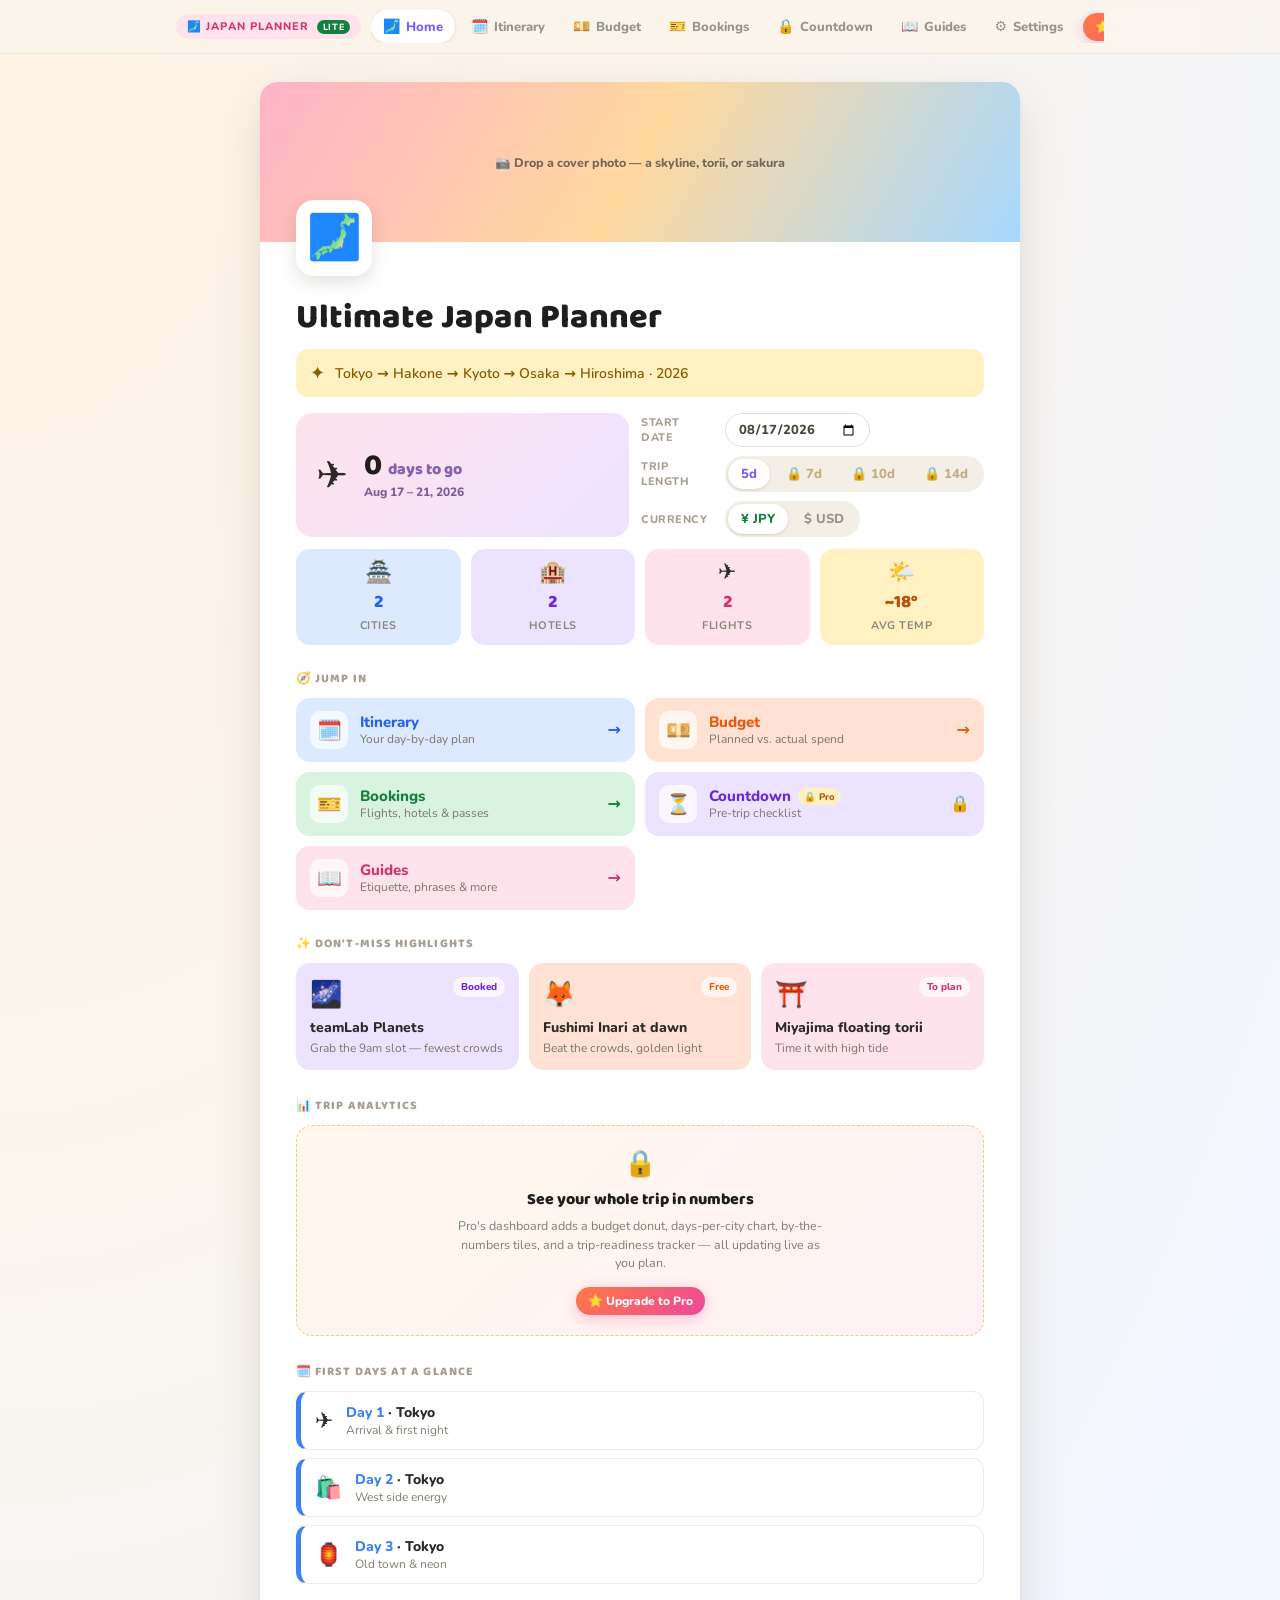
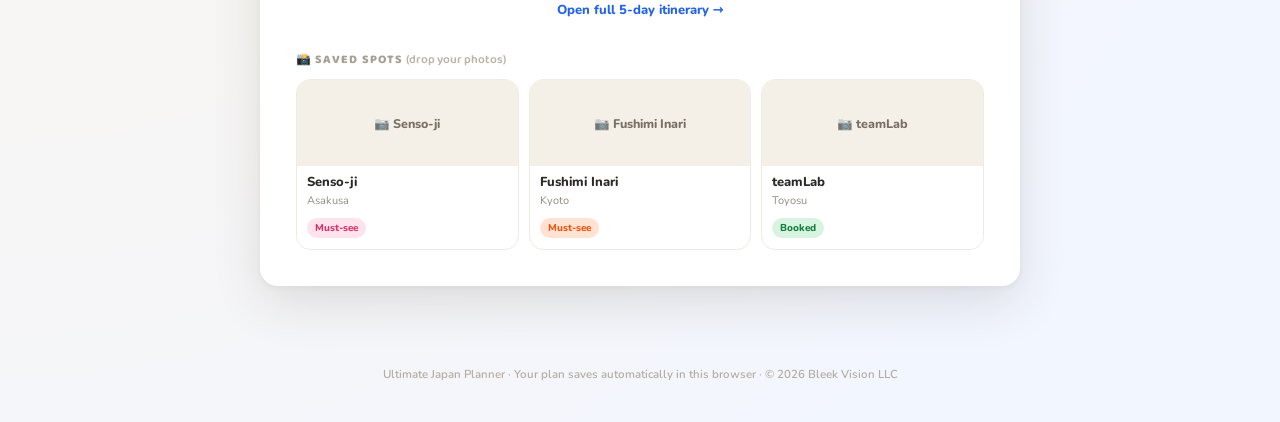
==== lite/index.html @ a33d7ea3 "Update demo build (Pro + Lite)" ====
<!doctype html>
<!--
  index.html
  JapanPlanner

  Created by Shabaka Malik Banks on 6/29/26.
  Copyright © 2026 Bleek Vision LLC. All rights reserved.
-->
<html lang="en">
  <head>
    <meta charset="UTF-8" />
    <meta name="viewport" content="width=device-width, initial-scale=1.0" />
    <link rel="icon" href="data:image/svg+xml,%3Csvg xmlns='http://www.w3.org/2000/svg' viewBox='0 0 100 100'%3E%3Ctext y='.9em' font-size='90'%3E%F0%9F%97%BE%3C/text%3E%3C/svg%3E" />
    <title>Ultimate Japan Planner</title>
    <meta name="description" content="A colorful, interactive Japan trip planner — live countdown, currency toggle, four curated itineraries, budget, bookings, and pre-trip checklist." />
    <link rel="preconnect" href="https://fonts.googleapis.com" />
    <link rel="preconnect" href="https://fonts.gstatic.com" crossorigin />
    <link
      href="https://fonts.googleapis.com/css2?family=Baloo+2:wght@500;600;700;800&family=Nunito:ital,wght@0,400;0,600;0,700;0,800;1,400&display=swap"
      rel="stylesheet"
    />
    <script type="module" crossorigin src="./assets/index-Jukkg-3P.js"></script>
    <link rel="stylesheet" crossorigin href="./assets/index-CG7qdaMm.css">
  </head>
  <body>
    <div id="root"></div>
  </body>
</html>
---- lite/assets/index-CG7qdaMm.css ----
*{box-sizing:border-box}html,body,#root{min-height:100%;margin:0;padding:0}body{-webkit-font-smoothing:antialiased;text-rendering:optimizelegibility;background:#fbf5ec}input,select,button,textarea{font-family:Nunito,-apple-system,system-ui,sans-serif}input:focus-visible,select:focus-visible,button:focus-visible{outline-offset:1px;outline:2px solid #7c5cfc80}::-webkit-scrollbar{width:7px;height:7px}::-webkit-scrollbar-thumb{background:#3c281429;border-radius:999px}::-webkit-scrollbar-track{background:0 0}@media (width<=560px){.nav-label{display:none}}
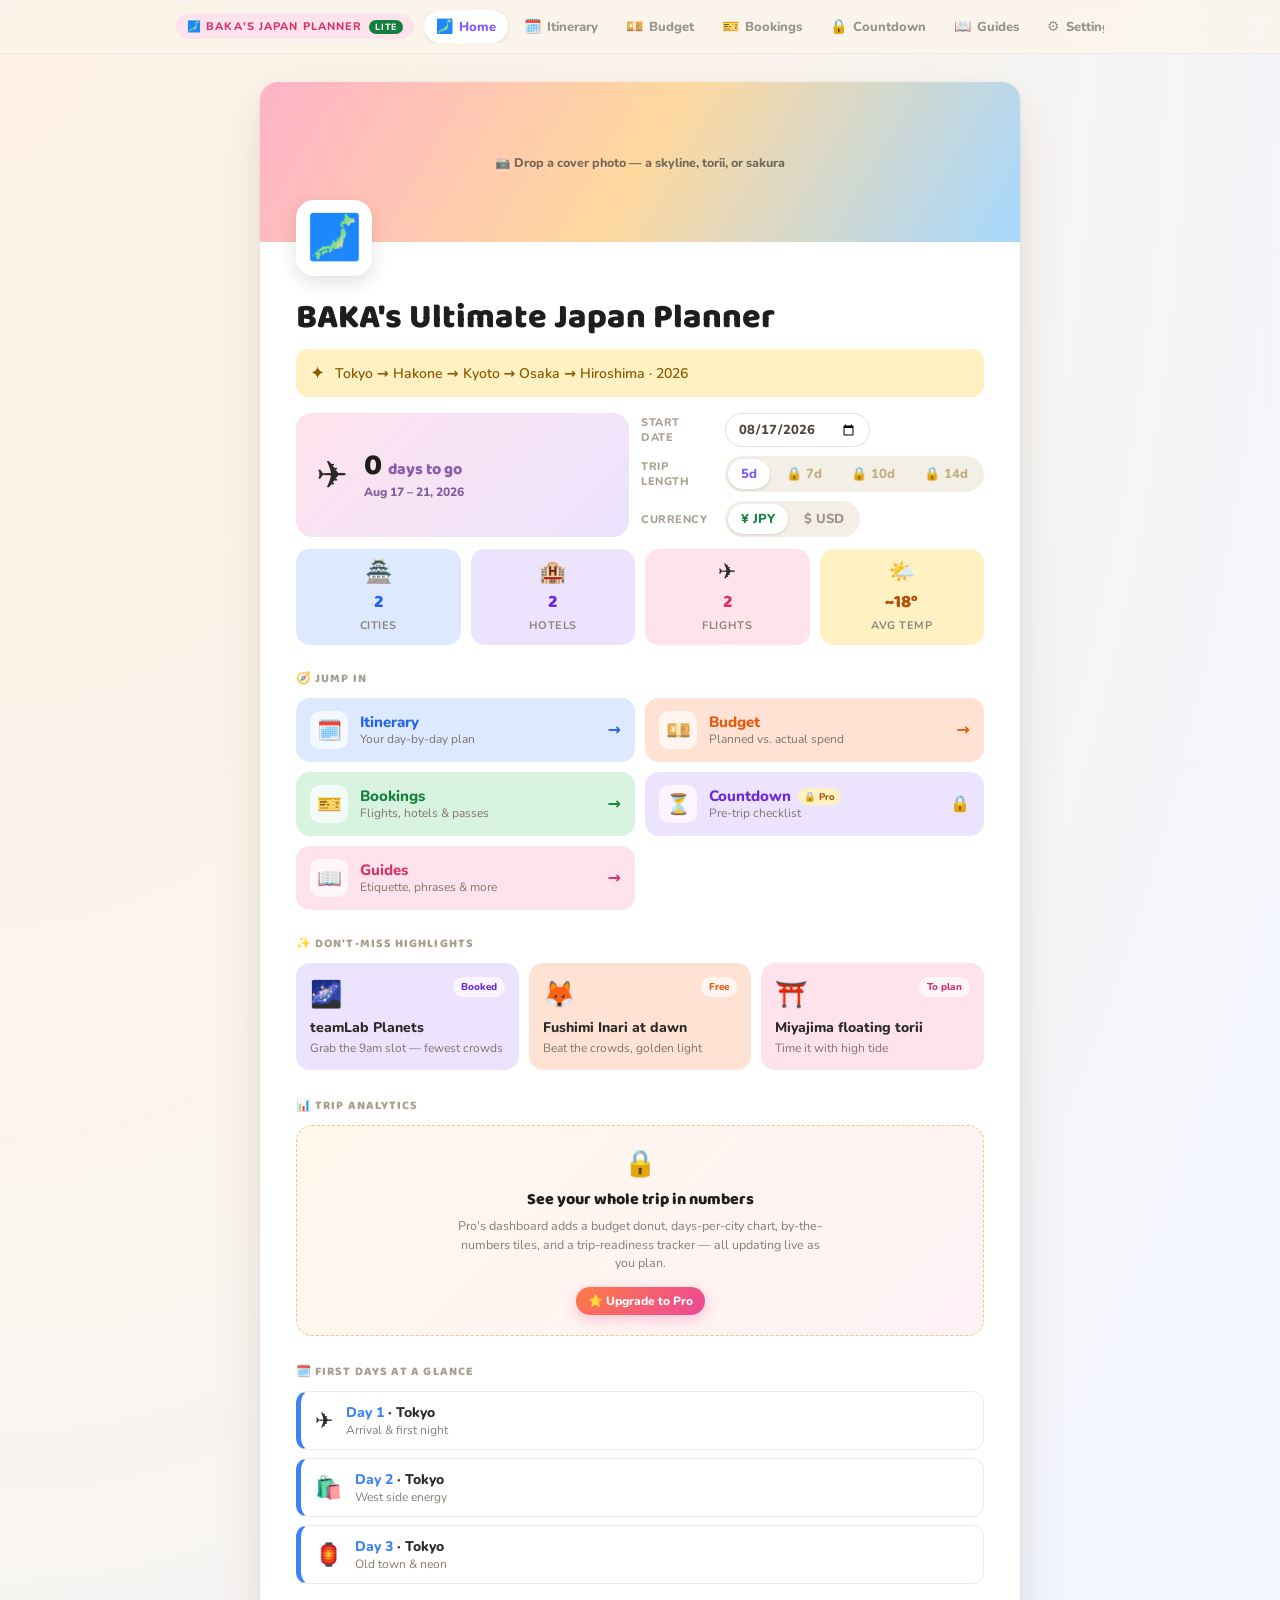
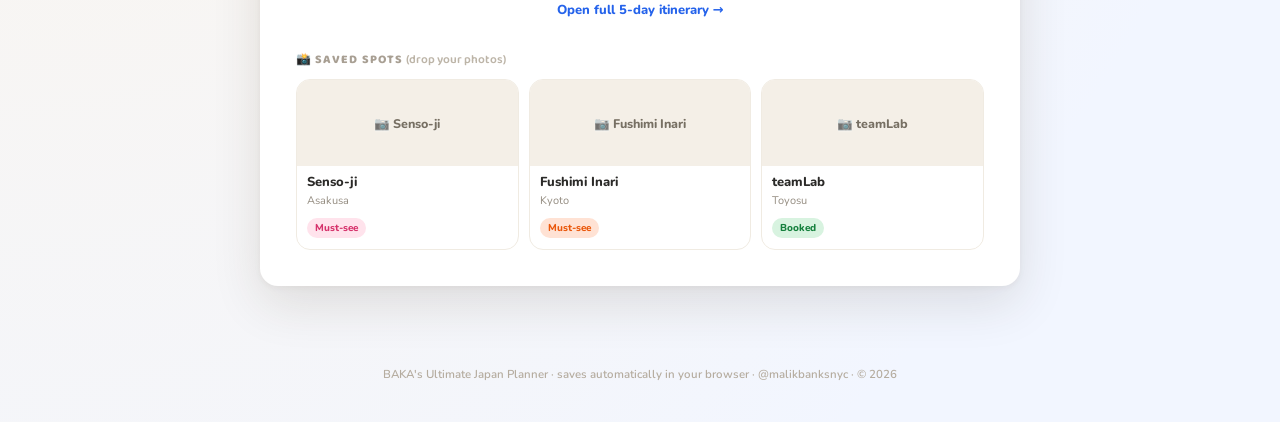
==== commit 8e114ffa: "Update demo build (Pro + Lite)" ====
--- a/lite/index.html
+++ b/lite/index.html
@@ -4,14 +4,14 @@
   JapanPlanner
 
   Created by Shabaka Malik Banks on 6/29/26.
-  Copyright © 2026 Bleek Vision LLC. All rights reserved.
+  Copyright © 2026 Shabaka Malik Banks · malikbanksnyc.com. All rights reserved.
 -->
 <html lang="en">
   <head>
     <meta charset="UTF-8" />
     <meta name="viewport" content="width=device-width, initial-scale=1.0" />
     <link rel="icon" href="data:image/svg+xml,%3Csvg xmlns='http://www.w3.org/2000/svg' viewBox='0 0 100 100'%3E%3Ctext y='.9em' font-size='90'%3E%F0%9F%97%BE%3C/text%3E%3C/svg%3E" />
-    <title>Ultimate Japan Planner</title>
+    <title>BAKA's Ultimate Japan Planner</title>
     <meta name="description" content="A colorful, interactive Japan trip planner — live countdown, currency toggle, four curated itineraries, budget, bookings, and pre-trip checklist." />
     <link rel="preconnect" href="https://fonts.googleapis.com" />
     <link rel="preconnect" href="https://fonts.gstatic.com" crossorigin />
@@ -19,7 +19,7 @@
       href="https://fonts.googleapis.com/css2?family=Baloo+2:wght@500;600;700;800&family=Nunito:ital,wght@0,400;0,600;0,700;0,800;1,400&display=swap"
       rel="stylesheet"
     />
-    <script type="module" crossorigin src="./assets/index-Jukkg-3P.js"></script>
+    <script type="module" crossorigin src="./assets/index-Dan_jhvo.js"></script>
     <link rel="stylesheet" crossorigin href="./assets/index-CG7qdaMm.css">
   </head>
   <body>
